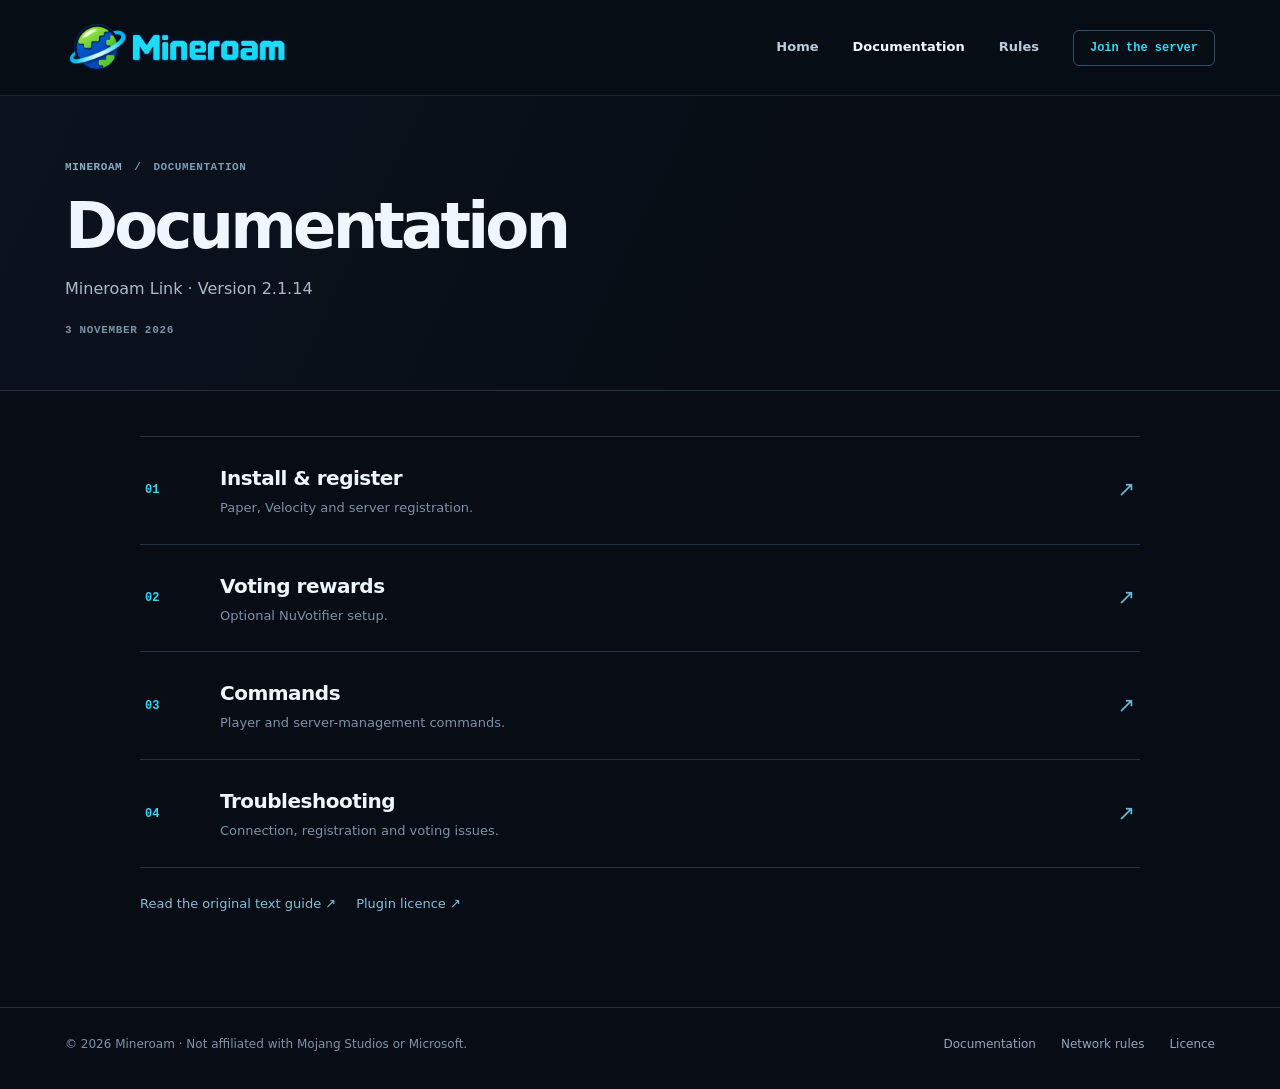
==== docs/index.html @ f5bd9eb9 "Publish Mineroam website on GitHub Pages" ====
<!doctype html>

<html lang="en-GB"><head><meta charset="utf-8"/><meta content="width=device-width,initial-scale=1" name="viewport"/><meta content="#080d15" name="theme-color"/><meta content="index,follow" name="robots"/><meta content="Mineroam Link installation, voting and command documentation." name="description"/><meta content="website" property="og:type"/><meta content="Documentation | Mineroam" property="og:title"/><meta content="Mineroam Link installation, voting and command documentation." property="og:description"/><meta content="https://goldenamaan.github.io/mineroam-website/assets/mineroam-logo.png" property="og:image"/><meta content="summary_large_image" name="twitter:card"/><link href="https://goldenamaan.github.io/mineroam-website/docs/" rel="canonical"/><link href="../assets/favicon.png" rel="icon" type="image/png"/><link href="../assets/site.css" rel="stylesheet"/><script defer="" src="../assets/site.js"></script><title>Documentation | Mineroam</title></head><body>
<header class="header"><div class="container header-inner"><a aria-label="Mineroam home" class="brand" href="../index.html"><img alt="Mineroam" height="76" src="../assets/mineroam-logo.webp" width="227"/></a><button aria-controls="site-nav" aria-expanded="false" aria-label="Toggle navigation" class="menu-toggle" data-menu-toggle="" type="button">Menu</button><nav aria-label="Main navigation" class="top-nav" data-nav="" id="site-nav"><a href="../index.html">Home</a><a aria-current="page" href="index.html">Documentation</a><a href="../rules/index.html">Rules</a><a class="nav-join" href="../index.html#play">Join the server</a></nav></div></header>
<section class="page-heading"><div class="container"><div class="crumbs"><a href="../index.html">MINEROAM</a><span>/</span><span>DOCUMENTATION</span></div><h1>Documentation</h1><p>Mineroam Link · Version 2.1.14</p><div class="page-meta">3 NOVEMBER 2026</div></div></section><main class="container docs-list"><a class="docs-item" href="install/index.html"><span class="number">01</span><span><strong>Install &amp; register</strong><small>Paper, Velocity and server registration.</small></span><span class="arrow">↗</span></a><a class="docs-item" href="voting/index.html"><span class="number">02</span><span><strong>Voting rewards</strong><small>Optional NuVotifier setup.</small></span><span class="arrow">↗</span></a><a class="docs-item" href="commands/index.html"><span class="number">03</span><span><strong>Commands</strong><small>Player and server-management commands.</small></span><span class="arrow">↗</span></a><a class="docs-item" href="troubleshooting/index.html"><span class="number">04</span><span><strong>Troubleshooting</strong><small>Connection, registration and voting issues.</small></span><span class="arrow">↗</span></a><div class="docs-bottom"><a download="" href="../downloads/00-Read-Me.txt">Read the original text guide ↗</a><a href="../license/index.html">Plugin licence ↗</a></div></main>
<footer class="footer"><div class="container footer-inner"><span>© 2026 Mineroam · Not affiliated with Mojang Studios or Microsoft.</span><nav aria-label="Footer"><a href="index.html">Documentation</a><a href="../rules/index.html">Network rules</a><a href="../license/index.html">Licence</a></nav></div></footer></body></html>
---- assets/site.css ----
:root{color-scheme:dark;--bg:#080d15;--elevated:#0e1520;--surface:#111c29;--stroke:#233345;--stroke-light:#31475e;--white:#eef7ff;--body:#a9bacb;--dim:#7b91a7;--blue:#31d7f1;--blue2:#34aafa;--green:#a2e63e;--max:1150px}
*{box-sizing:border-box}
html{scroll-behaviour:smooth;scroll-behavior:smooth}
body{margin:0;background:var(--bg);color:var(--white);font-family:Inter,ui-sans-serif,system-ui,-apple-system,'Segoe UI',Arial,sans-serif;font-size:16px;line-height:1.6;-webkit-font-smoothing:antialiased}
a{color:inherit;text-decoration:none}
a:hover{color:var(--blue)}
button{font:inherit;cursor:pointer}
a:focus-visible,button:focus-visible{outline:2px solid var(--blue);outline-offset:5px}
::selection{background:#086f87;color:white}
.container{width:min(var(--max),100% - 64px);margin-inline:auto}
.eyebrow{color:var(--blue);font:700 11px/1.4 ui-monospace,SFMono-Regular,Consolas,monospace;letter-spacing:.14em;text-transform:uppercase}
.eyebrow .dot{display:inline-block;width:6px;height:6px;background:var(--green);border-radius:50%;vertical-align:2px;margin-right:10px}
.header{height:96px;border-bottom:1px solid #192735;position:relative;z-index:4;background:rgba(8,13,21,.94)}
.header-inner{height:100%;display:flex;align-items:center;justify-content:space-between;gap:28px}
.brand{display:flex;align-items:center;flex:none}
.brand img{display:block;width:227px;height:auto;object-fit:contain}
.top-nav{display:flex;align-items:center;gap:34px}
.top-nav a{font-size:13px;color:#bacbd9;font-weight:650;white-space:nowrap}
.top-nav a[aria-current=page]{color:var(--white)}
.top-nav a:hover{color:var(--blue)}
.nav-join{padding:10px 16px;border:1px solid #314e64;border-radius:6px;color:var(--blue)!important;font:700 12px ui-monospace,monospace!important}
.menu-toggle{display:none;border:1px solid var(--stroke);border-radius:6px;color:var(--white);background:#0e1824;padding:9px 12px;line-height:1}
.hero{position:relative;overflow:hidden;border-bottom:1px solid var(--stroke);background:radial-gradient(ellipse 50% 90% at 88% 49%,rgba(16,76,106,.23),transparent 72%)}
.hero-inner{min-height:626px;display:flex;align-items:center;position:relative;padding-block:92px 100px}
.hero-content{max-width:785px;position:relative;z-index:2}
.hero h1{font-size:clamp(54px,6.8vw,92px);line-height:1.015;letter-spacing:-.066em;font-weight:825;margin:29px 0 22px;max-width:780px}
.hero h1 span{color:#3bd5f0}
.hero-description{max-width:600px;margin:0;color:var(--body);font-size:18px;line-height:1.7;letter-spacing:-.016em}
.hero-orbit{position:absolute;width:430px;height:430px;object-fit:contain;right:-93px;top:48%;transform:translateY(-48%) rotate(-7deg);opacity:.51;filter:drop-shadow(0 28px 85px rgba(4,136,201,.13));user-select:none;pointer-events:none}
.server-ip{margin-top:42px;display:inline-flex;align-items:center;gap:32px;background:linear-gradient(115deg,#102130,#101925);border:1px solid #305069;border-radius:8px;padding:17px 17px 17px 23px;max-width:100%}
.ip-text{display:flex;flex-direction:column;gap:6px;min-width:0}
.ip-label{color:#749bb4;font:700 10px/1.2 ui-monospace,Consolas,monospace;letter-spacing:.14em;text-transform:uppercase}
.ip-value{font:700 clamp(16px,2.2vw,23px)/1.2 ui-monospace,SFMono-Regular,Consolas,monospace;color:#f2fbff;letter-spacing:-.045em;white-space:nowrap}
.copy-ip{border:1px solid #47daf5;background:#35cef0;color:#061522;border-radius:5px;min-width:110px;padding:13px 18px;font-weight:800;font-size:13px;transition:background .15s ease,transform .15s ease}
.copy-ip:hover{background:#a8edfb;transform:translateY(-1px)}
.copy-ip:active{transform:translateY(0)}
.ip-note{font:550 12px/1.4 ui-monospace,Consolas,monospace;color:var(--dim);margin-top:17px}
.rules-band{display:grid;grid-template-columns:1fr 1fr;gap:0;padding-block:65px 75px}
.simple-section{padding:15px 60px 15px 0}
.simple-section+.simple-section{padding:15px 0 15px 60px;border-left:1px solid var(--stroke)}
.section-numeral{font:700 11px ui-monospace,Consolas,monospace;color:#6089a7;letter-spacing:.13em}
.simple-section h2{font-weight:780;letter-spacing:-.045em;line-height:1.1;font-size:29px;margin:17px 0 12px}
.simple-section p{margin:0;max-width:440px;color:var(--body);font-size:15px}
.simple-section code{font:650 12px ui-monospace,SFMono-Regular,Consolas,monospace;color:#92e9f9;display:inline-block;margin-top:15px;background:#10202d;padding:10px 12px;border-radius:4px;max-width:100%;overflow-wrap:anywhere}
.inline-link{display:inline-block;margin-top:18px;color:#56d9ef;font-size:14px;font-weight:700}
.inline-link:hover{text-decoration:underline;text-underline-offset:4px}
.footer{border-top:1px solid var(--stroke);padding:27px 0 33px;color:#7e93a5;font-size:12px}
.footer-inner{display:flex;justify-content:space-between;gap:22px;align-items:center}
.footer-inner nav{display:flex;gap:25px;flex-wrap:wrap}
.footer-inner a{color:#91a7b8}.footer-inner a:hover{color:var(--blue)}
/* Documentation */
.page-heading{padding:65px 0 54px;border-bottom:1px solid var(--stroke);background:linear-gradient(115deg,#0b131f 0%,#080d15 64%)}
.crumbs{font:700 11px ui-monospace,SFMono-Regular,Consolas,monospace;color:#7c9bb1;letter-spacing:.05em;display:flex;gap:12px;flex-wrap:wrap;align-items:center}
.crumbs a{color:#8babc0}
.page-heading h1{font-size:clamp(40px,5vw,64px);letter-spacing:-.06em;line-height:1.05;font-weight:810;margin:20px 0 16px}
.page-heading p{color:var(--body);font-size:16px;margin:0;max-width:680px}
.page-meta{color:#7892a9;font:700 11px ui-monospace,Consolas,monospace;margin-top:22px;letter-spacing:.06em}
.docs-list{padding:45px 0 92px;max-width:1000px}
.docs-item{border-bottom:1px solid var(--stroke);display:grid;grid-template-columns:58px 1fr 40px;align-items:center;gap:17px;padding:25px 5px;transition:background .15s}
.docs-item:first-child{border-top:1px solid var(--stroke)}
.docs-item:hover{background:rgba(45,122,162,.075)}
.docs-item .number{font:700 12px ui-monospace,monospace;color:var(--blue)}
.docs-item strong{font-size:20px;letter-spacing:-.025em;font-weight:730;display:block}
.docs-item small{display:block;color:var(--dim);font-size:13px;margin-top:4px}
.docs-item .arrow{font-size:21px;text-align:right;color:#6cb8d5}
.docs-bottom{margin-top:26px;display:flex;gap:20px;flex-wrap:wrap}
.docs-bottom a{color:#83bed7;font-size:13px}
.doc-layout{display:grid;grid-template-columns:228px minmax(0,1fr);gap:68px;align-items:start;padding-block:52px 105px}
.doc-sidebar{position:sticky;top:25px}
.doc-sidebar h2{font:750 11px ui-monospace,monospace;color:#6f93ab;letter-spacing:.14em;margin:0 0 16px;text-transform:uppercase}
.doc-sidebar a{display:block;font-size:13px;color:#98adbf;padding:11px 15px;border-left:2px solid transparent;line-height:1.4}
.doc-sidebar a:hover{color:#e8f7ff;background:#101d2a}
.doc-sidebar a.active{color:#62d9f5;border-left-color:var(--blue);background:#101d2a;font-weight:700}
.doc-sidebar .separate{height:1px;background:var(--stroke);margin:19px 0}
.doc-sidebar .download{color:#699fba;font-size:12px}
.doc-content{max-width:800px;min-width:0}
.doc-content h2{color:#f3f8ff;font-size:25px;line-height:1.24;letter-spacing:-.035em;font-weight:750;margin:47px 0 17px;scroll-margin-top:30px}
.doc-content h2:first-child{margin-top:0}
.doc-content h3{font-size:17px;font-weight:730;letter-spacing:-.025em}
.doc-content p,.doc-content li{font-size:14px;line-height:1.85;color:#b7c6d3}
.doc-content p{margin:15px 0}
.doc-content ul,.doc-content ol{padding-left:25px;margin:16px 0 26px}
.doc-content li{margin:9px 0;padding-left:2px}
.doc-content code{font:12.5px/1.65 ui-monospace,SFMono-Regular,Consolas,monospace;color:#79def4;overflow-wrap:anywhere}
.doc-content pre{background:#0d1723;border:1px solid #294154;padding:18px 20px;border-radius:5px;color:#afdff3;overflow:auto;white-space:pre;margin:18px 0 25px}
.doc-content pre code{white-space:pre;overflow-wrap:normal;color:#c1e6f4}
.doc-content a{color:#66d8f0;text-decoration:underline;text-underline-offset:3px}
.doc-content .info-box{background:#0f2030;border-left:2px solid var(--blue);padding:16px 20px;color:#adccd9;font-size:14px;line-height:1.65;margin-bottom:24px}
.doc-content .info-box strong{color:#e0f8ff}
.doc-content .command-table,.doc-content .cmd-list{border-top:1px solid var(--stroke);margin:18px 0 32px}
.doc-content .command-row{border-bottom:1px solid var(--stroke);display:grid;grid-template-columns:minmax(185px,44%) 1fr;gap:12px;align-items:baseline;padding:13px 0}
.doc-content .command-row p{margin:0;font-size:13px;line-height:1.6}
.doc-content .cmd-item{border-bottom:1px solid var(--stroke);padding:14px 0}
.doc-content .cmd-item p{margin:4px 0 0;font-size:13px}
.doc-content .doc-pager{display:flex;justify-content:space-between;gap:25px;border-top:1px solid var(--stroke);margin-top:50px;padding-top:24px}
.doc-content .doc-pager a{display:block;text-decoration:none}
.doc-content .doc-pager span{display:block;color:#7c97aa;font:700 10px ui-monospace,monospace;text-transform:uppercase}
.doc-content .doc-pager strong{display:block;margin-top:6px;font-size:14px;color:var(--blue)}
.doc-content .doc-pager .next{margin-left:auto;text-align:right}
.legal{padding:50px 0 95px;max-width:860px}
.legal h2{font-size:23px;letter-spacing:-.03em;margin:37px 0 11px}
.legal p,.legal li{font-size:14px;color:#b7c6d3;line-height:1.9}
.legal a{color:var(--blue);text-decoration:underline}
.legal ul{padding-left:24px}
.legal .stamp{font:700 12px ui-monospace,monospace;color:#8cb3cb}
.notice{border-left:2px solid #93cadd;padding:7px 0 7px 20px;margin:15px 0 25px;color:#bed2dd}
.notice strong{color:#eff8ff}.notice p{margin:6px 0 0}
.not-found{padding-block:105px;min-height:60vh}.not-found h1{font-size:64px;letter-spacing:-.06em;margin:0}.not-found p{color:var(--body)}
@media(max-width:1050px){.hero-orbit{right:-140px;opacity:.33}.hero-content{max-width:700px}.hero h1{max-width:675px}.doc-layout{gap:38px}}
@media(max-width:780px){.container{width:min(var(--max),100% - 40px)}.header{height:76px}.brand img{width:183px}.menu-toggle{display:block}.top-nav{position:absolute;top:75px;left:0;right:0;display:none;flex-direction:column;gap:0;padding:12px 20px 22px;background:#0b1420;border-bottom:1px solid #284050;align-items:stretch}.top-nav.open{display:flex}.top-nav a{padding:12px 7px}.top-nav a.nav-join{margin-top:6px;text-align:center}.hero-inner{min-height:0;padding:90px 0 95px}.hero-orbit{width:290px;height:290px;right:-125px;top:105px;transform:none;opacity:.23}.hero h1{font-size:clamp(51px,9.3vw,76px)}.hero-description{font-size:16px}.rules-band{display:block;padding-block:12px 35px}.simple-section,.simple-section+.simple-section{padding:35px 0;border:0;border-bottom:1px solid var(--stroke)}.doc-layout{display:block;padding-block:25px 75px}.doc-sidebar{position:static;display:flex;flex-wrap:wrap;gap:2px;margin-bottom:33px}.doc-sidebar h2,.doc-sidebar .separate,.doc-sidebar .download{display:none!important}.doc-sidebar a{border-left:0!important;border-bottom:2px solid transparent;font-size:12px;padding:10px 12px}.doc-sidebar a.active{border-bottom-color:var(--blue)}.doc-content h2{font-size:22px}.page-heading{padding:48px 0 43px}.footer-inner{flex-direction:column;align-items:flex-start}}
@media(max-width:470px){.hero-inner{padding:67px 0 71px}.hero h1{font-size:49px;letter-spacing:-.06em}.hero-orbit{width:225px;height:225px;right:-130px;top:52px}.server-ip{display:flex;gap:12px;width:100%;padding:14px 12px 14px 14px;justify-content:space-between;margin-top:33px}.ip-value{font-size:16px}.copy-ip{padding:11px 12px;min-width:70px}.docs-item{grid-template-columns:34px 1fr 24px;gap:8px}.docs-item strong{font-size:17px}.docs-item small{font-size:12px}.doc-content .command-row{grid-template-columns:1fr;gap:4px}.doc-content .command-row p{font-size:12px}.doc-content .doc-pager{gap:12px}.footer-inner nav{gap:12px 22px}}
@media(prefers-reduced-motion:reduce){*,*:before,*:after{scroll-behavior:auto!important;transition:none!important}}

/* Network rules */
.rules-layout{display:grid;grid-template-columns:210px minmax(0,1fr);gap:72px;align-items:start;padding-top:54px;padding-bottom:110px}
.rules-sidebar{position:sticky;top:24px;align-self:start}
.rules-sidebar .sidebar-label{color:#799db3;font:700 11px ui-monospace,SFMono-Regular,Consolas,monospace;letter-spacing:.1em;margin-bottom:17px}
.rules-sidebar nav{display:flex;flex-direction:column;gap:0;border-left:1px solid #26394b}
.rules-sidebar nav a{display:flex;align-items:baseline;gap:11px;padding:8px 0 8px 13px;margin-left:-1px;font-size:12px;line-height:1.55;color:#a6b8c6;border-left:2px solid transparent}
.rules-sidebar nav a:hover,.rules-sidebar nav a:focus-visible{color:#55d7f0;border-left-color:#41bddc}
.rules-sidebar nav a span{color:#668da5;font:700 10px ui-monospace,Consolas,monospace}
.rules-sidebar .sidebar-license{display:inline-block;font-size:12px;color:#76a7c1;border-top:1px solid #223445;margin-top:24px;padding-top:18px}
.rules-content{max-width:785px;min-width:0}
.rules-intro{padding-bottom:27px;border-bottom:1px solid var(--stroke)}
.rules-intro p{font-size:16px;line-height:1.8;margin:0 0 12px;color:#bdcedb;max-width:700px}
.rule-section{padding:31px 0 35px;border-bottom:1px solid #1e3041;scroll-margin-top:20px}
.rule-section h2{display:flex;align-items:baseline;gap:17px;font-size:clamp(21px,2.25vw,27px);letter-spacing:-.04em;font-weight:760;line-height:1.25;margin:0 0 19px}
.rule-section h2 .rule-number{font:700 12px ui-monospace,Consolas,monospace;color:var(--blue);letter-spacing:0;flex:none}
.rule-section p,.rule-section li{color:#b3c4d2;font-size:14px;line-height:1.85}
.rule-section p{margin:13px 0}
.rule-section ul{margin:12px 0 20px;padding-left:22px}
.rule-section li{padding-left:3px;margin:6px 0}
.rule-section li::marker{color:#4c8b9d}
.rule-section .important-rule{border-left:2px solid #40d1ed;padding:9px 0 9px 17px;margin:22px 0;color:#e6f7ff}
.rule-section .important-rule strong{font-weight:690;color:#e9f9ff}
.rule-section a{color:var(--blue);text-decoration:underline;text-underline-offset:3px}
.rule-section.additional-information h2{font-size:20px}
.rule-section .copyright-note{color:#7492a5;font-size:12px;margin-top:26px}
@media(max-width:960px){.rules-layout{grid-template-columns:185px minmax(0,1fr);gap:36px}}
@media(max-width:780px){.rules-layout{display:block;padding-top:32px;padding-bottom:70px}.rules-sidebar{position:static;margin-bottom:28px}.rules-sidebar nav{display:grid;grid-template-columns:1fr 1fr;border-left:none;column-gap:8px}.rules-sidebar nav a{border-left:0;margin:0;padding:8px 0;font-size:11px}.rules-sidebar nav a:hover,.rules-sidebar nav a:focus-visible{border-left:0}.rules-sidebar .sidebar-license{margin-top:12px}.rule-section{padding:25px 0 30px}.rule-section h2{font-size:22px}}
@media(max-width:440px){.rules-sidebar nav{grid-template-columns:1fr 1fr}.rules-sidebar nav a{font-size:10.5px;gap:6px}.rule-section h2{gap:12px;font-size:21px}}
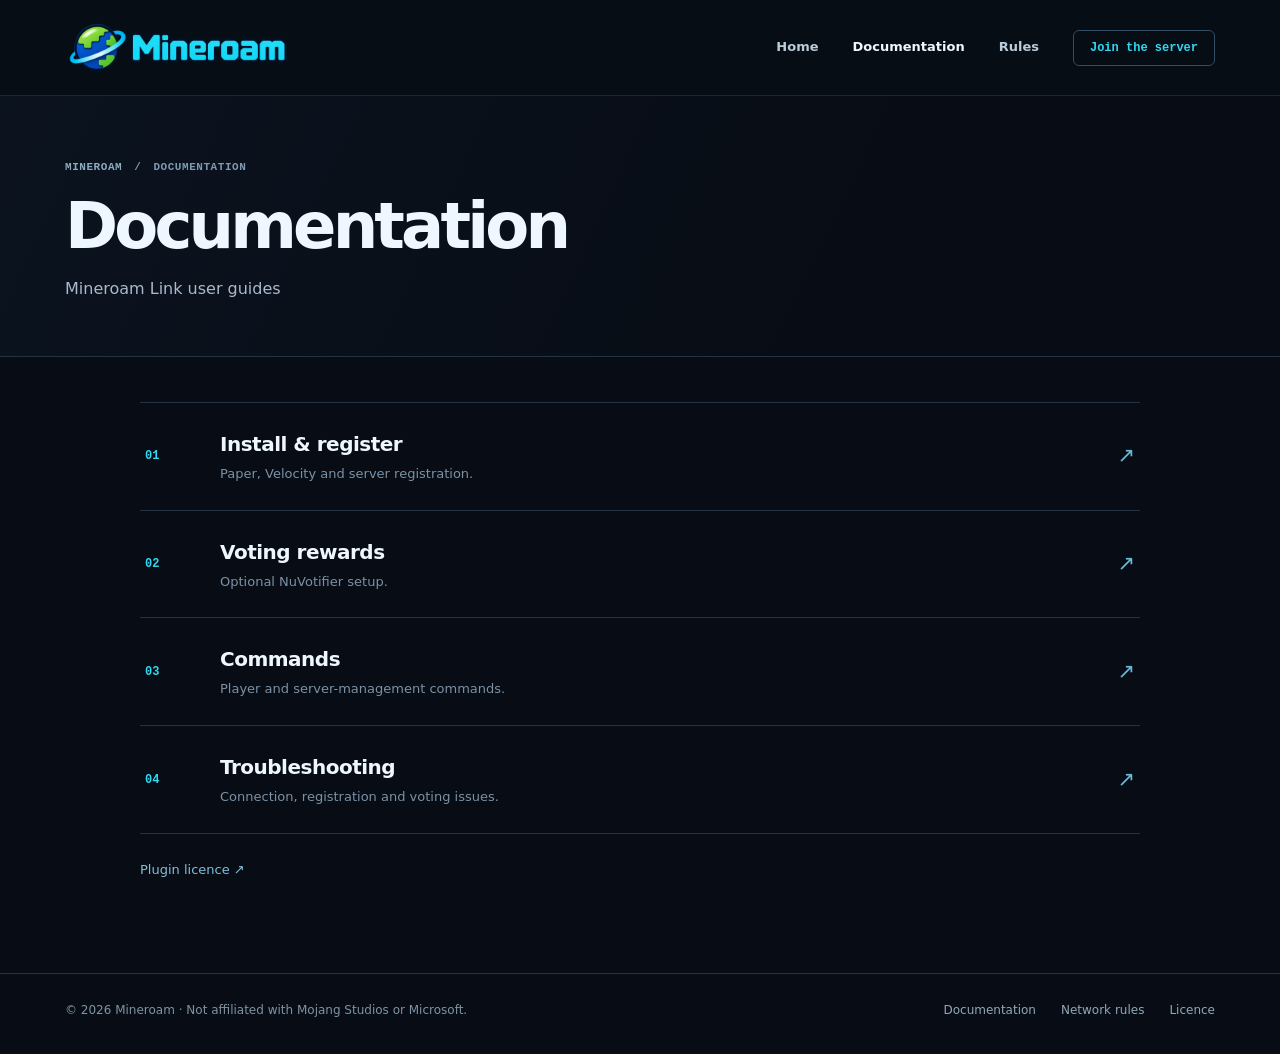
==== commit 16355aa9: "Simplify website labels and update Mineroam information" ====
--- a/docs/index.html
+++ b/docs/index.html
@@ -1,6 +1,6 @@
 <!doctype html>
 
-<html lang="en-GB"><head><meta charset="utf-8"/><meta content="width=device-width,initial-scale=1" name="viewport"/><meta content="#080d15" name="theme-color"/><meta content="index,follow" name="robots"/><meta content="Mineroam Link installation, voting and command documentation." name="description"/><meta content="website" property="og:type"/><meta content="Documentation | Mineroam" property="og:title"/><meta content="Mineroam Link installation, voting and command documentation." property="og:description"/><meta content="https://goldenamaan.github.io/mineroam-website/assets/mineroam-logo.png" property="og:image"/><meta content="summary_large_image" name="twitter:card"/><link href="https://goldenamaan.github.io/mineroam-website/docs/" rel="canonical"/><link href="../assets/favicon.png" rel="icon" type="image/png"/><link href="../assets/site.css" rel="stylesheet"/><script defer="" src="../assets/site.js"></script><title>Documentation | Mineroam</title></head><body>
+<html lang="en-GB"><head><meta charset="utf-8"/><meta content="width=device-width,initial-scale=1" name="viewport"/><meta content="#080d15" name="theme-color"/><meta content="index,follow" name="robots"/><meta content="Mineroam Link installation, voting and command documentation." name="description"/><meta content="website" property="og:type"/><meta content="Documentation | Mineroam" property="og:title"/><meta content="Mineroam Link installation, voting and command documentation." property="og:description"/><meta content="https://mineroam.com/assets/mineroam-logo.png" property="og:image"/><meta content="summary_large_image" name="twitter:card"/><link href="https://mineroam.com/docs/" rel="canonical"/><link href="../assets/favicon.png" rel="icon" type="image/png"/><link href="../assets/site.css" rel="stylesheet"/><script defer="" src="../assets/site.js"></script><title>Documentation | Mineroam</title></head><body>
 <header class="header"><div class="container header-inner"><a aria-label="Mineroam home" class="brand" href="../index.html"><img alt="Mineroam" height="76" src="../assets/mineroam-logo.webp" width="227"/></a><button aria-controls="site-nav" aria-expanded="false" aria-label="Toggle navigation" class="menu-toggle" data-menu-toggle="" type="button">Menu</button><nav aria-label="Main navigation" class="top-nav" data-nav="" id="site-nav"><a href="../index.html">Home</a><a aria-current="page" href="index.html">Documentation</a><a href="../rules/index.html">Rules</a><a class="nav-join" href="../index.html#play">Join the server</a></nav></div></header>
-<section class="page-heading"><div class="container"><div class="crumbs"><a href="../index.html">MINEROAM</a><span>/</span><span>DOCUMENTATION</span></div><h1>Documentation</h1><p>Mineroam Link · Version 2.1.14</p><div class="page-meta">3 NOVEMBER 2026</div></div></section><main class="container docs-list"><a class="docs-item" href="install/index.html"><span class="number">01</span><span><strong>Install &amp; register</strong><small>Paper, Velocity and server registration.</small></span><span class="arrow">↗</span></a><a class="docs-item" href="voting/index.html"><span class="number">02</span><span><strong>Voting rewards</strong><small>Optional NuVotifier setup.</small></span><span class="arrow">↗</span></a><a class="docs-item" href="commands/index.html"><span class="number">03</span><span><strong>Commands</strong><small>Player and server-management commands.</small></span><span class="arrow">↗</span></a><a class="docs-item" href="troubleshooting/index.html"><span class="number">04</span><span><strong>Troubleshooting</strong><small>Connection, registration and voting issues.</small></span><span class="arrow">↗</span></a><div class="docs-bottom"><a download="" href="../downloads/00-Read-Me.txt">Read the original text guide ↗</a><a href="../license/index.html">Plugin licence ↗</a></div></main>
+<section class="page-heading"><div class="container"><div class="crumbs"><a href="../index.html">MINEROAM</a><span>/</span><span>DOCUMENTATION</span></div><h1>Documentation</h1><p>Mineroam Link user guides</p></div></section><main class="container docs-list"><a class="docs-item" href="install/index.html"><span class="number">01</span><span><strong>Install &amp; register</strong><small>Paper, Velocity and server registration.</small></span><span class="arrow">↗</span></a><a class="docs-item" href="voting/index.html"><span class="number">02</span><span><strong>Voting rewards</strong><small>Optional NuVotifier setup.</small></span><span class="arrow">↗</span></a><a class="docs-item" href="commands/index.html"><span class="number">03</span><span><strong>Commands</strong><small>Player and server-management commands.</small></span><span class="arrow">↗</span></a><a class="docs-item" href="troubleshooting/index.html"><span class="number">04</span><span><strong>Troubleshooting</strong><small>Connection, registration and voting issues.</small></span><span class="arrow">↗</span></a><div class="docs-bottom"><a href="../license/index.html">Plugin licence ↗</a></div></main>
 <footer class="footer"><div class="container footer-inner"><span>© 2026 Mineroam · Not affiliated with Mojang Studios or Microsoft.</span><nav aria-label="Footer"><a href="index.html">Documentation</a><a href="../rules/index.html">Network rules</a><a href="../license/index.html">Licence</a></nav></div></footer></body></html>
